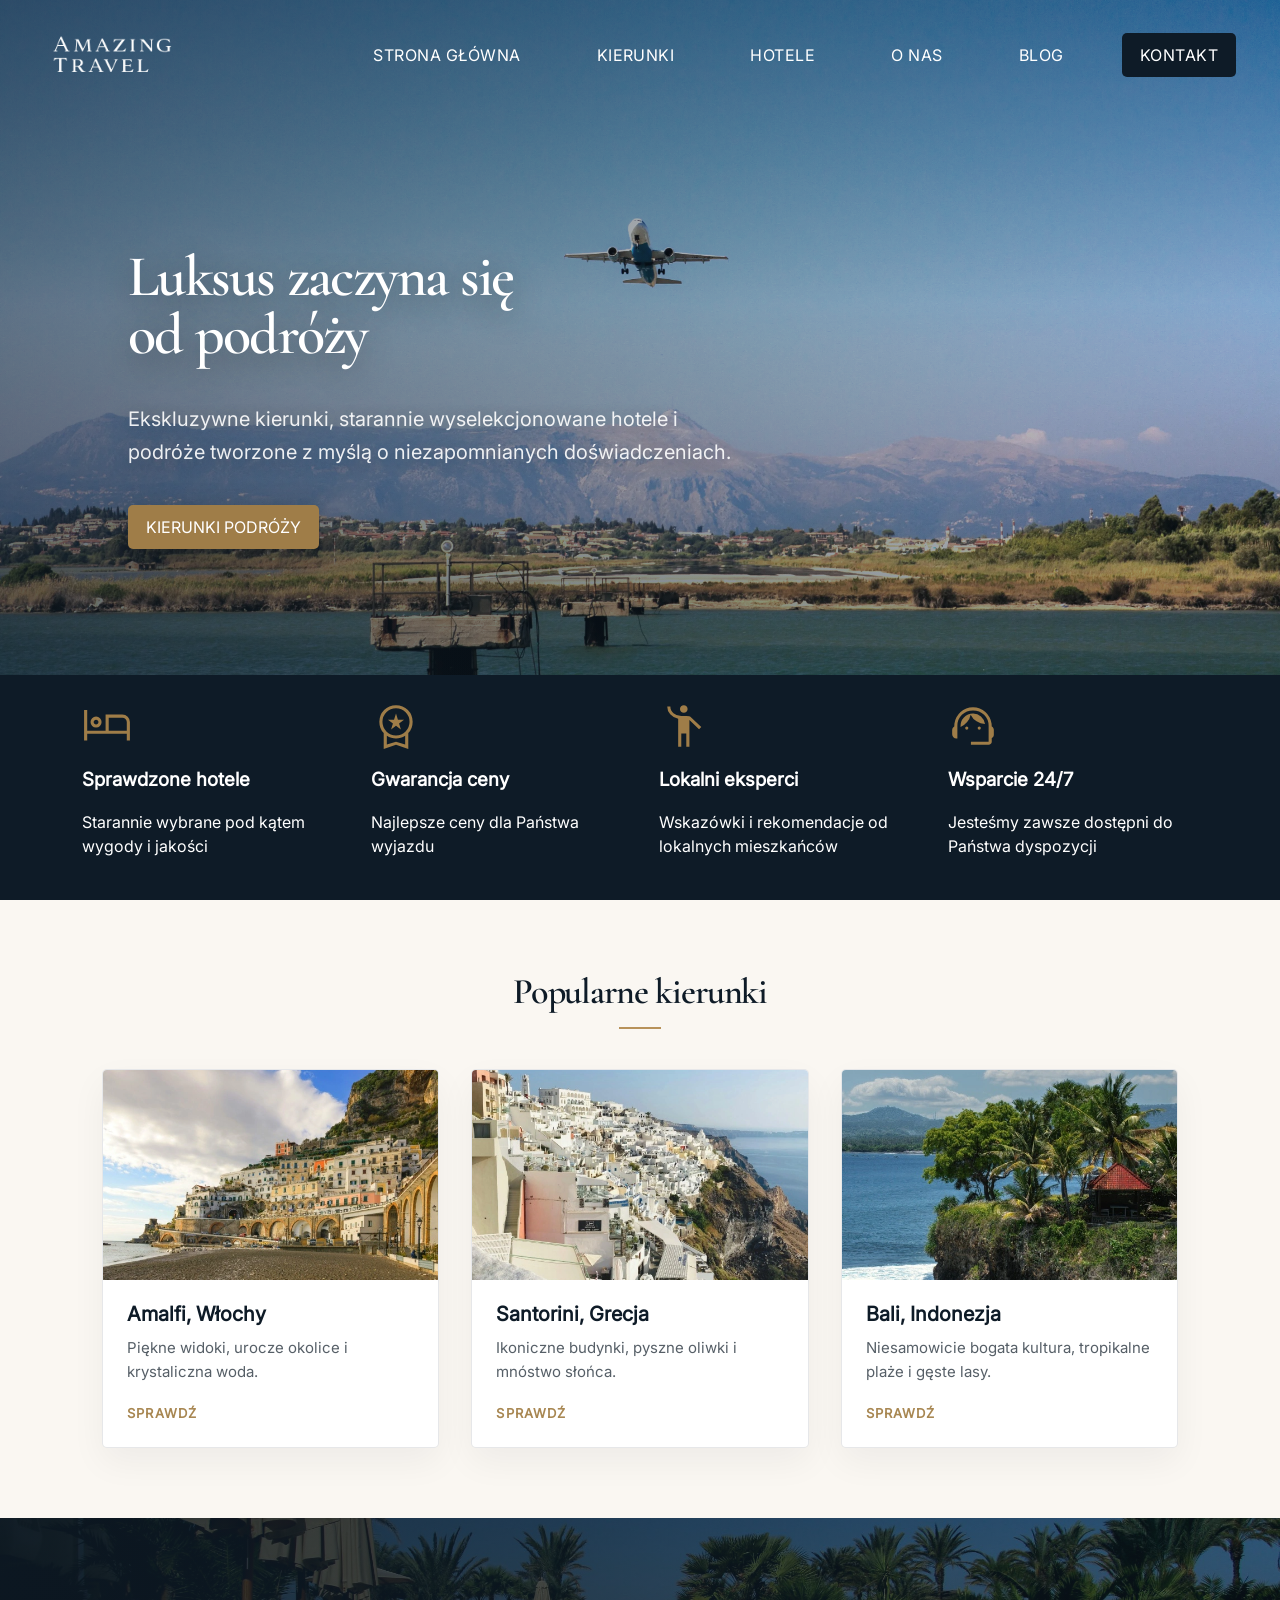
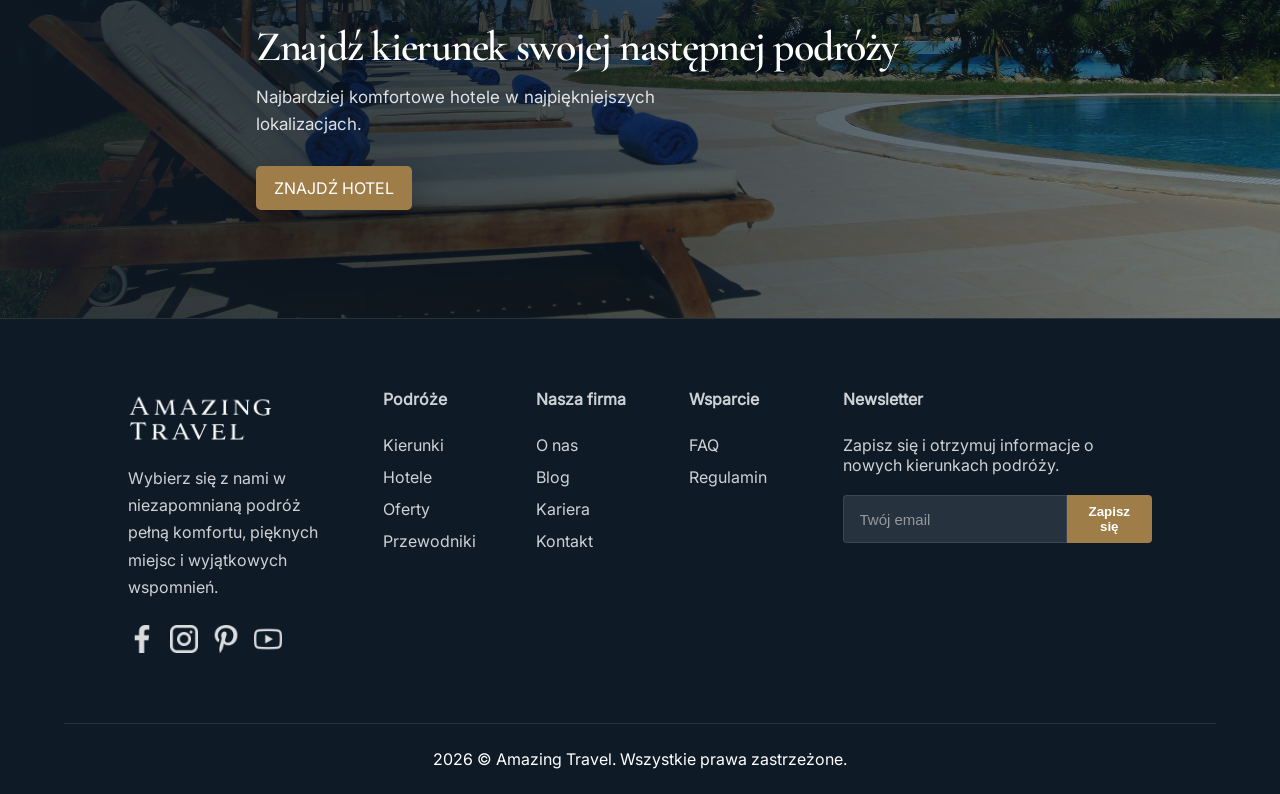
==== index.html @ a0cbdc21 "First commit" ====
<!doctype html>
<html lang="pl">
  <head>
    <meta charset="UTF-8" />
    <meta name="viewport" content="width=device-width, initial-scale=1.0" />
    <meta
      name="description"
      content="Amazing Travel to luksusowe podróże, wyjątkowe kierunki i starannie wybrane hotele dla osób, które chcą podróżować komfortowo."
    />
    <title>Amazing Travel - podróże bez kompromisów</title>
    <link
      rel="preload"
      as="image"
      href="assets/images/header.webp"
      fetchpriority="high"
    />
    <link rel="stylesheet" href="css/index.css" />
  </head>
  <body class="page_dark">
    <nav class="navbar">
      <a
        href="index.html"
        class="navbar_logo"
        aria-label="Amazing Travel - strona główna"
      >
        <img
          src="assets/images/logo_white.png"
          class="logo logo_light"
          alt=""
        />
        <img src="assets/images/logo.png" class="logo logo_dark" alt="" />
      </a>

      <button class="hamburger" type="button" aria-label="Otwórz menu">
        <span></span>
        <span></span>
        <span></span>
      </button>

      <ul>
        <li><a href="index.html">Strona główna</a></li>
        <li><a href="destinations.html">Kierunki</a></li>
        <li><a href="hotels.html">Hotele</a></li>
        <li><a href="about.html">O nas</a></li>
        <li><a href="blog.html">Blog</a></li>
        <li><a href="contact.html">Kontakt</a></li>
      </ul>
    </nav>

    <header class="main_header">
      <img
        class="header_bg"
        src="assets/images/header.webp"
        alt="Odlatujący samolot"
        fetchpriority="high"
        loading="eager"
        width="2560"
        height="1440"
      />
      <div class="header_txt">
        <h1 class="header_title">Luksus zaczyna się <br />od podróży</h1>
        <h2 class="header_description">
          Ekskluzywne kierunki, starannie wyselekcjonowane hotele i podróże
          tworzone z myślą o niezapomnianych doświadczeniach.
        </h2>
        <a href="destinations.html" class="button"> Kierunki podróży</a>
      </div>
    </header>
    <main>
      <section class="features">
        <div class="feature">
          <div class="feature_icon">
            <img
              src="assets/icons/hotel_50dp_9F7D48_FILL0_wght400_GRAD0_opsz48.svg"
              alt=""
              width="50"
              height="50"
            />
          </div>

          <h3>Sprawdzone hotele</h3>

          <p>Starannie wybrane pod kątem wygody i jakości</p>
        </div>

        <div class="feature">
          <div class="feature_icon">
            <img
              src="assets/icons/workspace_premium_50dp_9F7D48_FILL0_wght400_GRAD0_opsz48.svg"
              alt=""
              width="50"
              height="50"
            />
          </div>

          <h3>Gwarancja ceny</h3>

          <p>Najlepsze ceny dla Państwa wyjazdu</p>
        </div>

        <div class="feature">
          <div class="feature_icon">
            <img
              src="assets/icons/emoji_people_50dp_9F7D48_FILL0_wght400_GRAD0_opsz48.svg"
              alt=""
              width="50"
              height="50"
            />
          </div>

          <h3>Lokalni eksperci</h3>

          <p>Wskazówki i rekomendacje od lokalnych mieszkańców</p>
        </div>

        <article class="feature">
          <div class="feature_icon">
            <img
              src="assets/icons/support_agent_50dp_9F7D48_FILL0_wght400_GRAD0_opsz48.svg"
              alt=""
              width="50"
              height="50"
            />
          </div>

          <h3>Wsparcie 24/7</h3>

          <p>Jesteśmy zawsze dostępni do Państwa dyspozycji</p>
        </article>
      </section>

      <section class="popular">
        <h2>Popularne kierunki</h2>
        <div class="cards">
          <article class="card">
            <img
              src="assets/images/cities/amalfi.webp"
              alt="Amalfi, Włochy"
              loading="lazy"
            />
            <h3>Amalfi, Włochy</h3>
            <p>Piękne widoki, urocze okolice i krystaliczna woda.</p>
            <a href="destinations.html"><span>SPRAWDŹ</span></a>
          </article>
          <article class="card">
            <img
              src="assets/images/cities/santorini.webp"
              alt="Santorini, Grecja"
              loading="lazy"
            />
            <h3>Santorini, Grecja</h3>
            <p>Ikoniczne budynki, pyszne oliwki i mnóstwo słońca.</p>
            <a href="destinations.html"><span>SPRAWDŹ</span></a>
          </article>
          <article class="card">
            <img
              src="assets/images/cities/bali.webp"
              alt="Bali, Indonezja"
              loading="lazy"
            />
            <h3>Bali, Indonezja</h3>
            <p>Niesamowicie bogata kultura, tropikalne plaże i gęste lasy.</p>
            <a href="destinations.html"><span>SPRAWDŹ</span></a>
          </article>
        </div>
      </section>

      <section class="find_where">
        <h2>Znajdź kierunek swojej następnej podróży</h2>
        <p>Najbardziej komfortowe hotele w najpiękniejszych lokalizacjach.</p>
        <a href="hotels.html" class="button">Znajdź hotel</a>
      </section>
    </main>

    <footer class="site_footer">
      <div class="footer">
        <section class="footer_about">
          <img src="../assets/images/logo_white.png" alt="" />
          <p>
            Wybierz się z nami w niezapomnianą podróż pełną komfortu, pięknych
            miejsc i wyjątkowych wspomnień.
          </p>
          <div class="icons">
            <a href="https://facebook.com"
              ><img src="../assets/icons/facebook.png" alt="Facebook"
            /></a>
            <a href="https://instagram.com"
              ><img src="../assets/icons/instagram.png" alt="Instagram"
            /></a>
            <a href="https://pinterest.com"
              ><img src="../assets/icons/pinterest.png" alt="Pinterest"
            /></a>
            <a href="https://youtube.com"
              ><img src="../assets/icons/youtube.png" alt="Youtube"
            /></a>
          </div>
        </section>
        <nav class="footer_travel">
          <h4>Podróże</h4>
          <ul>
            <li><a href="destinations.html">Kierunki</a></li>
            <li><a href="hotels.html">Hotele</a></li>
            <li><a href="book.html">Oferty</a></li>
            <li>Przewodniki</li>
          </ul>
        </nav>
        <nav class="footer_company">
          <h4>Nasza firma</h4>
          <ul>
            <li><a href="about.html">O nas</a></li>
            <li><a href="blog.html">Blog</a></li>
            <li>Kariera</li>
            <li><a href="contact.html">Kontakt</a></li>
          </ul>
        </nav>
        <nav class="footer_support">
          <h4>Wsparcie</h4>
          <ul>
            <li>FAQ</li>
            <li>Regulamin</li>
          </ul>
        </nav>
        <section class="footer_newsletter">
          <h4>Newsletter</h4>
          <p>Zapisz się i otrzymuj informacje o nowych kierunkach podróży.</p>
          <form class="newsletter_form">
            <input type="email" placeholder="Twój email" />
            <button type="submit">Zapisz się</button>
          </form>
        </section>
      </div>
      <p class="copyright">
        2026 © Amazing Travel. Wszystkie prawa zastrzeżone.
      </p>
    </footer>

    <script src="js/main.js" defer></script>
  </body>
</html>
---- css/index.css ----
* {
  box-sizing: border-box;
}

@font-face {
  font-family: "Inter";
  src: url("../assets/fonts/Inter-VariableFont_opsz,wght.ttf")
    format("truetype");
  font-weight: 400;
  font-style: normal;
  font-display: swap;
}

@font-face {
  font-family: "Cormorant Garamond";
  src: url("../assets/fonts/CormorantGaramond-VariableFont_wght.ttf")
    format("truetype");
  font-weight: 600;
  font-style: normal;
  font-display: swap;
}

html,
body {
  margin: 0;
  padding: 0;
  font-family: "Inter", Arial, sans-serif;
}

img {
  display: block;
  max-width: 100%;
}

.button {
  display: inline-block;
  padding: 12px 18px;
  border-radius: 5px;
  background-color: #9f7d48;
  color: #fff;
  font-size: 16px;
  text-decoration: none;
  text-transform: uppercase;
  box-shadow: 0 14px 34px rgba(0, 0, 0, 0.3);
  transition: background-color 0.25s ease;
}

.button:hover {
  background-color: #b8925a;
}

/* NAVBAR */

.navbar {
  position: absolute;
  top: 0;
  left: 0;
  z-index: 100;
  display: flex;
  justify-content: space-between;
  width: 100%;
  padding: 18px 34px;
}

.navbar .logo {
  height: 50px;
}

.page_dark .navbar .logo_dark {
  display: none;
}

.page_light .navbar a {
  color: #0e1b27;
}

.page_light .navbar .logo_light {
  display: none;
}

.page_light .navbar .logo_dark {
  display: block;
}

.navbar ul {
  z-index: 101;
  display: flex;
  align-items: center;
  gap: 20px;
  margin: 0;
  padding: 0;
  list-style: none;
}

.navbar li {
  display: flex;
  align-items: center;
  justify-content: center;
  padding: 5px 10px;
}

.navbar a {
  padding: 12px 18px;
  color: #fff;
  font-size: 16px;
  font-weight: 500;
  letter-spacing: 0.03em;
  text-decoration: none;
  text-transform: uppercase;
}

.navbar ul li:last-child a {
  border-radius: 5px;
  background-color: #0e1b27;
  color: #fff;
}

.hamburger {
  display: none;
}

/* HEADER */

.main_header {
  position: relative;
  width: 100%;
  height: 75vh;
  overflow: hidden;
}

.header_bg {
  width: 100%;
  height: 100%;
  object-fit: cover;
  filter: brightness(1.15) contrast(1.05) saturate(0.7);
}

.main_header::before {
  content: "";
  position: absolute;
  inset: 0;
  z-index: 1;
  background:
    linear-gradient(
      90deg,
      rgba(14, 27, 39, 0.5) 0%,
      rgba(14, 27, 39, 0.35) 42%,
      rgba(14, 27, 39, 0.1) 100%
    ),
    linear-gradient(
      180deg,
      rgba(14, 27, 39, 0.3) 0%,
      rgba(14, 27, 39, 0.05) 45%,
      rgba(14, 27, 39, 0.35) 100%
    );
}

.header_txt {
  position: absolute;
  top: 31%;
  left: 10%;
  z-index: 2;
  width: 80%;
  max-width: 720px;
}

.header_title {
  color: #fff;
  font-family: "Cormorant Garamond", serif;
  font-size: 58px;
  font-weight: 600;
  line-height: 1;
  letter-spacing: -0.03em;
  text-shadow: 0 8px 32px rgba(0, 0, 0, 0.4);
}

.header_description {
  max-width: 620px;
  margin: 28px 0 36px;
  color: rgba(255, 255, 255, 0.9);
  font-size: 20px;
  font-weight: 300;
  line-height: 1.65;
  text-shadow: 0 4px 20px rgba(0, 0, 0, 0.3);
}

/* FOOTER */
footer {
  background-color: #0e1b27;
  border-top: 1px solid rgba(255, 255, 255, 0.1);
}

.footer {
  display: flex;
  align-items: flex-start;
  justify-content: space-between;
  gap: 5%;
  width: 90%;
  max-width: 2100px;
  min-height: 300px;
  margin: 0 auto;
  padding: 70px 5%;
  color: rgba(255, 255, 255, 0.8);
  border-bottom: 1px solid rgba(255, 255, 255, 0.1);
}

.footer a {
  color: rgba(255, 255, 255, 0.8);
  text-decoration: none;
  transition: color 0.2s ease;
}

.footer a:hover {
  color: #fff;
}

.footer h4 {
  margin-top: 0;
  margin-bottom: 26px;
}

.footer ul {
  margin: 0;
  padding: 0;
  list-style: none;
}

.footer li {
  margin: 12px 0;
}

.footer_about,
.footer_newsletter {
  flex: 2;
}

.footer_travel,
.footer_company,
.footer_support {
  flex: 1;
}

.footer_about > img {
  height: 60px;
}

.footer_about p {
  max-width: 300px;
  color: rgba(255, 255, 255, 0.8);
  line-height: 1.7;
}

.icons {
  display: flex;
  gap: 14px;
  margin-top: 24px;
}

.icons img {
  height: 28px;
  opacity: 0.85;
  transition: opacity 0.25s ease;
}

.icons img:hover {
  opacity: 1;
}

.newsletter_form {
  display: flex;
  margin-top: 20px;
}

.newsletter_form input {
  flex: 1;
  height: 48px;
  padding: 0 16px;
  border: 1px solid rgba(255, 255, 255, 0.1);
  border-radius: 4px 0 0 4px;
  outline: none;
  background-color: rgba(255, 255, 255, 0.1);
  color: #fff;
  font-size: 15px;
}

.newsletter_form input::placeholder {
  color: rgba(255, 255, 255, 0.5);
}

.newsletter_form button {
  height: 48px;
  padding: 0 22px;
  border: 0;
  border-radius: 0 4px 4px 0;
  background-color: #9f7d48;
  color: #fff;
  font-weight: 600;
  cursor: pointer;
  transition: background-color 0.25s ease;
}

.newsletter_form button:hover {
  background-color: #b8925a;
}

.copyright {
  display: flex;
  align-items: center;
  justify-content: center;
  height: 70px;
  margin: 0;
  color: #fff;
}

/* FEATURES */

.features {
  display: flex;
  align-items: center;
  justify-content: center;
  gap: 3%;
  width: 100%;
  min-height: 25vh;
  background-color: #0e1b27;
  color: #fff;
}

.feature {
  width: 20%;
  max-width: 250px;
}

.feature p {
  line-height: 1.5;
}

.feature_icon {
  height: 48px;
}

/* POPULAR DIRECTIONS */

.popular {
  display: flex;
  flex-direction: column;
  align-items: center;
  width: 100%;
  padding: 70px 8%;
  background-color: #faf7f2;
}

.popular h2 {
  margin: 0 0 40px;
  color: #0e1b27;
  font-family: "Cormorant Garamond", serif;
  font-size: 36px;
  font-weight: 600;
  letter-spacing: -0.03em;
}

.popular h2::after {
  content: "";
  display: block;
  width: 42px;
  height: 2px;
  margin: 14px auto 0;
  background-color: #b8925a;
}

.popular .cards {
  display: flex;
  justify-content: center;
  gap: 32px;
  width: 100%;
}

.popular .card {
  width: 90%;
  max-width: 360px;
  overflow: hidden;
  background-color: #fff;
  border: 1px solid rgba(14, 27, 39, 0.1);
  border-radius: 5px;
  box-shadow: 0 14px 35px rgba(14, 27, 39, 0.05);
}

.popular .card img {
  width: 100%;
  height: 210px;
  object-fit: cover;
}

.popular .card h3,
.popular .card p,
.popular .card a {
  margin-right: 24px;
  margin-left: 24px;
}

.popular .card h3 {
  margin-top: 22px;
  margin-bottom: 10px;
  color: #0e1b27;
  font-size: 20px;
}

.popular .card p {
  margin-top: 0;
  margin-bottom: 18px;
  color: rgba(14, 27, 39, 0.7);
  font-size: 15px;
  line-height: 1.6;
}

.popular .card a {
  display: inline-block;
  margin-bottom: 26px;
  color: #a88752;
  font-size: 13px;
  font-weight: 700;
  letter-spacing: 0.08em;
  text-decoration: none;
}

/* FIND WHERE */

.find_where {
  position: relative;
  display: flex;
  flex-direction: column;
  align-items: flex-start;
  justify-content: center;
  width: 100%;
  height: 400px;
  padding-left: 20%;
  overflow: hidden;
  background-image: url("../assets/images/pexels-sokil-2159771144-37146574.jpg");
  background-position: 50% 70%;
  background-size: cover;
  color: #fff;
}

.find_where::before {
  content: "";
  position: absolute;
  inset: 0;
  z-index: 1;
  background: linear-gradient(
    90deg,
    rgba(14, 27, 39, 0.85) 0%,
    rgba(14, 27, 39, 0.75) 42%,
    rgba(14, 27, 39, 0.5) 100%
  );
}

.find_where h2,
.find_where p,
.find_where .button {
  position: relative;
  z-index: 2;
}

.find_where h2 {
  margin: 0 0 16px;
  font-family: "Cormorant Garamond", serif;
  font-size: 42px;
  font-weight: 600;
  line-height: 1;
  letter-spacing: -0.03em;
  text-shadow: 0 8px 32px rgba(0, 0, 0, 0.4);
}

.find_where p {
  max-width: 440px;
  margin: 0 0 28px;
  color: rgba(255, 255, 255, 0.85);
  font-size: 17px;
  line-height: 1.6;
}

/* MEDIA QUERIES */

@media (max-width: 1100px) {
  .navbar {
    padding: 18px 24px;
  }

  .navbar ul {
    gap: 8px;
  }

  .navbar a {
    padding: 10px 12px;
  }

  .header_txt {
    left: 8%;
    width: 84%;
  }

  .header_title {
    font-size: 52px;
  }

  .find_where {
    padding-left: 10%;
  }

  .footer {
    flex-direction: column;
    gap: 40px;
    max-width: 750px;
  }
}

@media (max-width: 950px) {
  .navbar .logo_dark,
  .navbar .logo_light {
    display: none !important;
  }
}

@media (max-width: 800px) {
  .navbar {
    align-items: center;
  }

  .hamburger {
    z-index: 102;
    display: flex;
    flex-direction: column;
    justify-content: center;
    gap: 5px;
    width: 42px;
    height: 42px;
    border: 0;
    background: none;
    color: inherit;
    cursor: pointer;
  }

  .hamburger span {
    display: block;
    width: 26px;
    height: 2px;
    background-color: currentColor;
    transition:
      transform 0.25s ease,
      opacity 0.25s ease;
  }

  .navbar.open .hamburger {
    color: #0e1b27;
  }

  .navbar.open .hamburger span:nth-child(1) {
    transform: translateY(7px) rotate(45deg);
  }

  .navbar.open .hamburger span:nth-child(2) {
    opacity: 0;
  }

  .navbar.open .hamburger span:nth-child(3) {
    transform: translateY(-7px) rotate(-45deg);
  }

  .navbar ul {
    position: absolute;
    top: 0;
    left: 0;
    display: none;
    flex-direction: column;
    align-items: stretch;
    gap: 0;
    width: 100%;
    padding: 80px 18px 18px;
    background-color: #fff;
    border-radius: 0 0 6px 6px;
    box-shadow: 0 18px 42px rgba(14, 27, 39, 0.2);
  }

  .navbar.open ul {
    display: flex;
  }

  .navbar ul li {
    padding: 0;
  }

  .navbar ul li a {
    display: block;
    padding: 14px 12px;
    color: #0e1b27;
  }

  .navbar ul li:last-child a {
    margin-top: 8px;
    text-align: center;
  }

  .main_header {
    height: 700px;
  }

  .header_txt {
    top: 34%;
  }

  .header_title {
    font-size: 44px;
  }

  .header_description {
    font-size: 18px;
    line-height: 1.6;
  }

  .features {
    flex-direction: column;
    height: auto;
    padding: 50px 0;
    gap: 20px;
  }

  .feature {
    width: 80%;
    max-width: 600px;
  }

  .popular .cards {
    flex-direction: column;
    align-items: center;
  }

  .popular .card {
    max-width: 500px;
  }

  .find_where {
    height: auto;
    min-height: 360px;
    padding: 60px 8%;
  }

  .find_where h2 {
    font-size: 36px;
  }
}

@media (max-width: 500px) {
  .navbar {
    padding-right: 12px;
    padding-left: 12px;
  }

  .main_header {
    height: 620px;
  }

  .header_txt {
    top: 32%;
  }

  .header_title {
    font-size: 36px;
  }

  .header_description {
    margin: 22px 0 30px;
    font-size: 16px;
  }

  .header_txt .button,
  .find_where .button {
    width: 100%;
    max-width: 260px;
    text-align: center;
  }

  .popular {
    padding-right: 16px;
    padding-left: 16px;
  }

  .popular h2 {
    font-size: 32px;
  }

  .popular .card img {
    height: 240px;
  }

  .find_where {
    min-height: 320px;
    padding-right: 16px;
    padding-left: 16px;
  }

  .find_where h2 {
    font-size: 32px;
  }

  .find_where p {
    font-size: 15px;
  }

  .copyright {
    padding: 0 20px;
    text-align: center;
  }
}
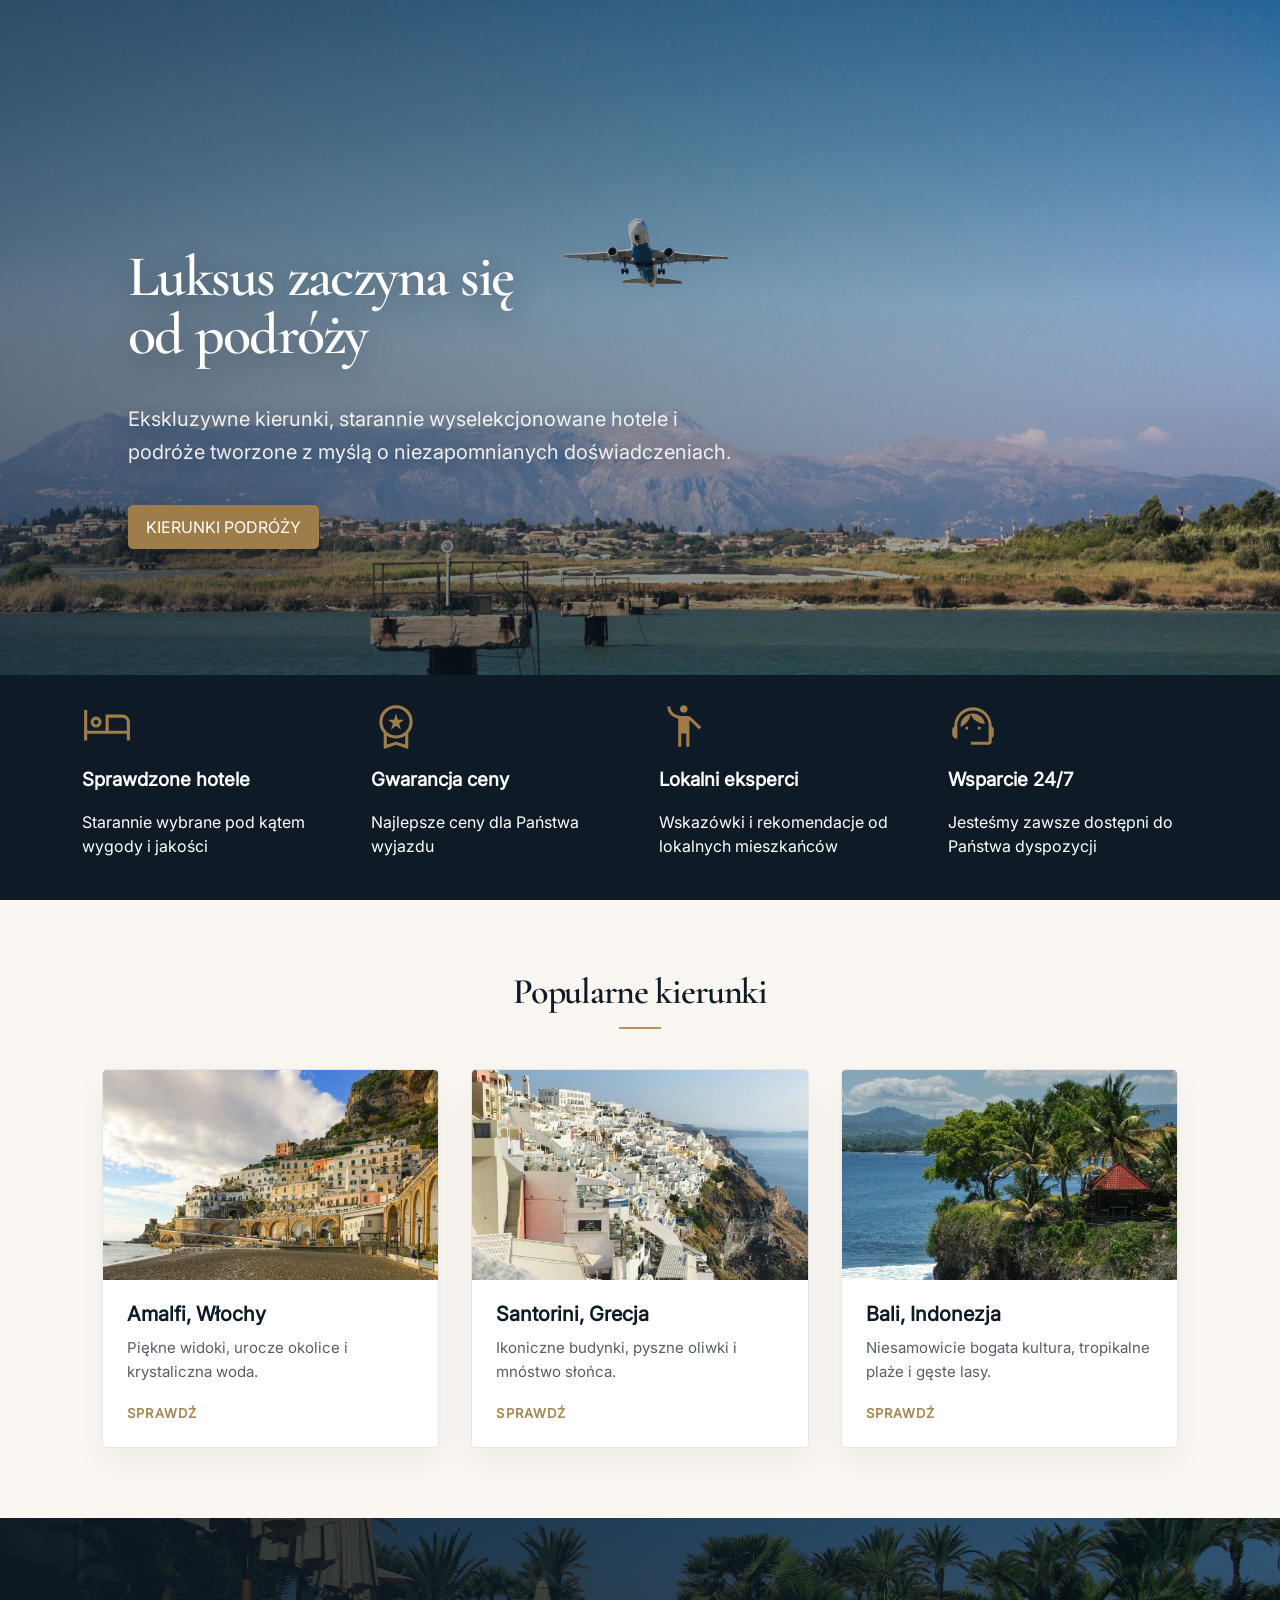
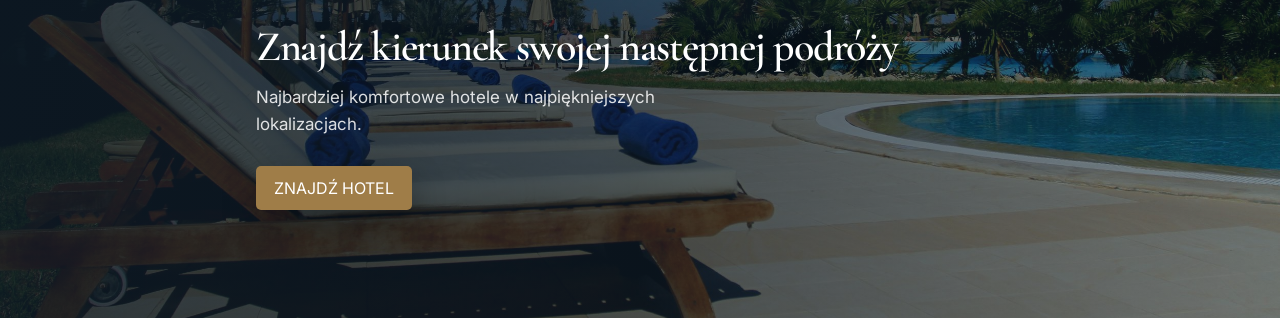
==== commit cca12a18: "Modified components" ====
--- a/index.html
+++ b/index.html
@@ -17,36 +17,7 @@
     <link rel="stylesheet" href="css/index.css" />
   </head>
   <body class="page_dark">
-    <nav class="navbar">
-      <a
-        href="index.html"
-        class="navbar_logo"
-        aria-label="Amazing Travel - strona główna"
-      >
-        <img
-          src="assets/images/logo_white.png"
-          class="logo logo_light"
-          alt=""
-        />
-        <img src="assets/images/logo.png" class="logo logo_dark" alt="" />
-      </a>
-
-      <button class="hamburger" type="button" aria-label="Otwórz menu">
-        <span></span>
-        <span></span>
-        <span></span>
-      </button>
-
-      <ul>
-        <li><a href="index.html">Strona główna</a></li>
-        <li><a href="destinations.html">Kierunki</a></li>
-        <li><a href="hotels.html">Hotele</a></li>
-        <li><a href="about.html">O nas</a></li>
-        <li><a href="blog.html">Blog</a></li>
-        <li><a href="contact.html">Kontakt</a></li>
-      </ul>
-    </nav>
-
+    <div id="navbar"></div>
     <header class="main_header">
       <img
         class="header_bg"
@@ -172,68 +143,8 @@
       </section>
     </main>
 
-    <footer class="site_footer">
-      <div class="footer">
-        <section class="footer_about">
-          <img src="../assets/images/logo_white.png" alt="" />
-          <p>
-            Wybierz się z nami w niezapomnianą podróż pełną komfortu, pięknych
-            miejsc i wyjątkowych wspomnień.
-          </p>
-          <div class="icons">
-            <a href="https://facebook.com"
-              ><img src="../assets/icons/facebook.png" alt="Facebook"
-            /></a>
-            <a href="https://instagram.com"
-              ><img src="../assets/icons/instagram.png" alt="Instagram"
-            /></a>
-            <a href="https://pinterest.com"
-              ><img src="../assets/icons/pinterest.png" alt="Pinterest"
-            /></a>
-            <a href="https://youtube.com"
-              ><img src="../assets/icons/youtube.png" alt="Youtube"
-            /></a>
-          </div>
-        </section>
-        <nav class="footer_travel">
-          <h4>Podróże</h4>
-          <ul>
-            <li><a href="destinations.html">Kierunki</a></li>
-            <li><a href="hotels.html">Hotele</a></li>
-            <li><a href="book.html">Oferty</a></li>
-            <li>Przewodniki</li>
-          </ul>
-        </nav>
-        <nav class="footer_company">
-          <h4>Nasza firma</h4>
-          <ul>
-            <li><a href="about.html">O nas</a></li>
-            <li><a href="blog.html">Blog</a></li>
-            <li>Kariera</li>
-            <li><a href="contact.html">Kontakt</a></li>
-          </ul>
-        </nav>
-        <nav class="footer_support">
-          <h4>Wsparcie</h4>
-          <ul>
-            <li>FAQ</li>
-            <li>Regulamin</li>
-          </ul>
-        </nav>
-        <section class="footer_newsletter">
-          <h4>Newsletter</h4>
-          <p>Zapisz się i otrzymuj informacje o nowych kierunkach podróży.</p>
-          <form class="newsletter_form">
-            <input type="email" placeholder="Twój email" />
-            <button type="submit">Zapisz się</button>
-          </form>
-        </section>
-      </div>
-      <p class="copyright">
-        2026 © Amazing Travel. Wszystkie prawa zastrzeżone.
-      </p>
-    </footer>
+    <div id="footer"></div>
 
-    <script src="js/main.js" defer></script>
+    <script src="js/main.js"></script>
   </body>
 </html>
